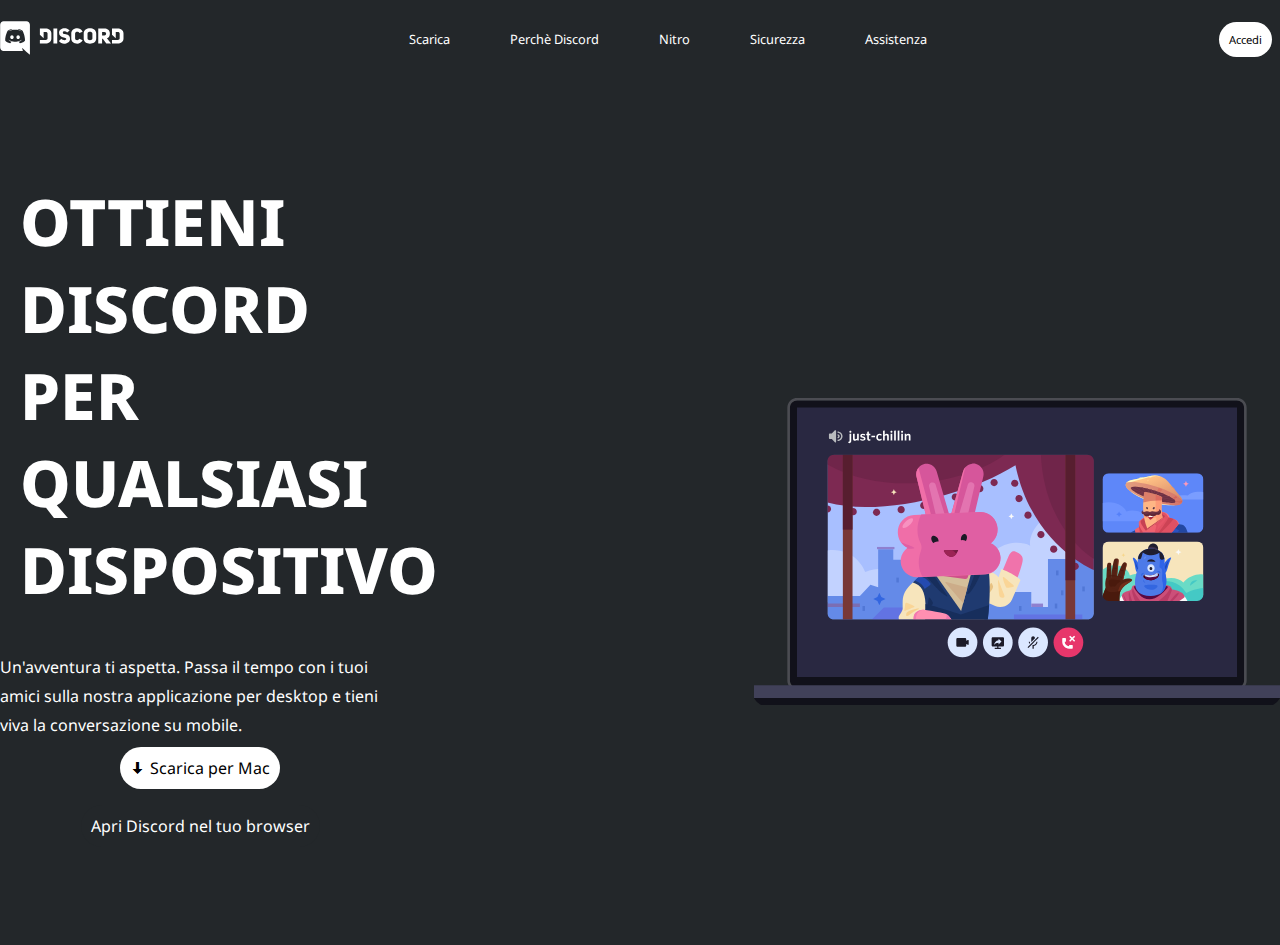
==== download.html @ e541e805 "init second page" ====
<!DOCTYPE html>
<html lang="en">
<head>
    <meta charset="UTF-8">
    <meta http-equiv="X-UA-Compatible" content="IE=edge">
    <meta name="viewport" content="width=device-width, initial-scale=1.0">
    <link rel="stylesheet" href="https://cdnjs.cloudflare.com/ajax/libs/font-awesome/6.2.1/css/all.min.css" integrity="sha512-MV7K8+y+gLIBoVD59lQIYicR65iaqukzvf/nwasF0nqhPay5w/9lJmVM2hMDcnK1OnMGCdVK+iQrJ7lzPJQd1w==" crossorigin="anonymous" referrerpolicy="no-referrer" />
    <link rel="preconnect" href="https://fonts.googleapis.com">
    <link rel="preconnect" href="https://fonts.gstatic.com" crossorigin>
    <link href="https://fonts.googleapis.com/css2?family=Noto+Sans:wght@300;400;500;600;700;800&display=swap" rel="stylesheet">
    <link rel="stylesheet" href="./css/style.css">
    <title>Discord Download</title>
</head>
<body id="download">
    <header>
        <div class="container w-text">
            <nav class="d-flex little-text">
                <a href="./index.html"><img src="./img/logo.svg" alt="Discord Logo"> </a>
                <ul class="d-flex">
                    <li><a class="w-text" href="./download.html">Scarica</a></li>
                    <li><a class="w-text" href="#">Perchè Discord</a></li>
                    <li><a class="w-text" href="#">Nitro</a></li>
                    <li><a class="w-text" href="#">Sicurezza</a></li>
                    <li><a class="w-text" href="#">Assistenza</a></li>
                </ul>
                <a class="button white b-text" href="#">Accedi</a>
            </nav>
            <section class="d-flex start">
                <div class="text wrapper">
                    <h1>Ottieni discord per qualsiasi dispositivo</h1>
                    <p>Un'avventura ti aspetta. Passa il tempo con i tuoi amici sulla nostra applicazione per desktop e tieni viva la conversazione su mobile.</p>
                    <div class="header-buttons d-flex">
                        <a class="button white b-text" href="#">&#129051; Scarica per Mac</a>
                        <a class="button black w-text" href="#">Apri Discord nel tuo browser</a>
                    </div>
                </div>
                <img src="./img/downlaod-img1.svg" alt="">
            </section>
        </div>
    </header>
</body>
</html>
---- css/style.css ----
*{
    padding: 0;
    margin: 0;
    box-sizing: border-box;
    font-family: 'Noto Sans', sans-serif;
}
:root{
    /* Color styles */
    --primary-color: #FFFFFF;
    --bg-section: #F6F6F6;
    --bg-footer: #23272A;
    --dark-text: #000000;
    --bg-header: #2A5EE8;
    --light-bg: #7289DA;
    }
    /* utilities */
.container{            
    max-width: 1400px;
    margin: 0 auto;
}
.w-text{
    color: var(--primary-color);
}
.v-text{
    color: var(--light-bg);
}
.button.white{
    background-color: var(--primary-color);
}
.button:hover{
    box-shadow: 0px 1px 4px black;
}
.button.white:hover{
    color: var(--light-bg);
}
.button.black:hover{
    background-color: #3f4345;
}
.b-text{
    color: var(--dark-text);
}
.d-flex{
    display: flex;
    flex-flow: row wrap;
    justify-content: center;
    align-items: center;
}
.text-c{
    text-align: center;
}
.button{
    padding: 10px;
    border-radius: 30px;
    margin: 8px;
    transition: box-shadow 0.2s ease-in-out;
    transition: background 0.3s ease-in-out;
}
.little-text{
    font-size: 0.7rem;
}
a{
    text-decoration: none;
}
li a:hover{
    text-decoration: underline;
}
.button.black{
    background-color: var(--bg-footer);

}
.button.blue{
    background-color: var(--light-bg);
}
.button.blue:hover{
    background-color: #7e8fcb;
}
/* header */
header{
    background-color: var(--bg-header);
    background-image: url("../img/jumbo.png");
    background-size: cover;
    background-position: center;
}
ul{
    list-style: none;
}
header li{
    margin: 30px;
}
nav.d-flex{
    justify-content: space-between;
}
header section{
    width: 50%;
    margin: 0 auto;
}
section{
    padding-top: 80px;
}
section h1{
    padding: 20px;
    font-size: 2.5rem;
}
.header-buttons{
    padding-bottom: 90px;
}
#download header{
    background-color: #23272A;
    background-image: none;
}
#download h1{
    text-transform: uppercase;
    font-size: 4rem;
    font-weight: 800;
}
#download .d-flex.start{
    justify-content: space-between;
    flex-flow: row;
}
#download header section div.text.wrapper{
    max-width: 400px;
}
#download header section{
    width: 100%;
}
/* main */
.g-bg.bot-padded{
    padding-bottom: 100px;
}
.wave{
    height: 100px;
    background-image: url(../img/wave.svg);
    filter:opacity(0.04)
}
.right.wave.big{
    margin-top: 100px;
}
.right.wave.little{
    margin-top: 40px;
}
.flipped.wave{
    transform: scaleY(-1);
}
h2{
    font-size: 2.5rem;
}
div.section-footer h3{
    font-size: 1.4rem;
}
section p{
    padding-top:20px;
    line-height: 1.8;
}
article{
    max-width: 25%;
}
article.maxed{
    max-width: 70%;
    text-align: center;
}
.g-bg{
    background-color: var(--bg-section);
}
.flexed-article{
    display: flex;
    justify-content: center;
    align-items: center;
    flex-flow: column;
}
div.section-footer button{
    margin: 30px;
    border: 0px;
    width: fit-content;
    text-align: center;
}
.section-footer{
    padding-top: 35px;
    display: flex;
    flex-flow: column;
    align-items: center;
    padding-bottom: 4rem;
}
.h3-container{
    max-width: 470px;
    position: absolute;
}
.section-footer img{
    position: relative;
    top: 0px;
    max-width: 470px;
}
div.section-footer h3{
    padding-top: 20px;
}
/* footer */
footer{
    background-color: var(--bg-footer);
}
ul.d-flex>li{
    max-width: calc(100% / 5);
    color: var(--primary-color);
    font-size: 0.8rem;
}
footer ul.d-flex{
    align-items: flex-start;
    justify-content: space-between;
}
li>h3{
    font-size: 1.7rem;
}
footer li{
    padding-top: 10px;
    
}
div.bottom-footer{
    padding-top: 10px;
    padding-bottom: 40px;
    justify-content: space-between;
}
footer hr{
    border-color: var(--light-bg);
    margin-top: 30px;
}
select{
    background-color: var(--bg-footer);
    color: var(--primary-color);
    border:0px;
}
footer li img{
    width:20px
}
footer div.container{
    padding-top: 50px;
}
i{
    padding: 10px;
}
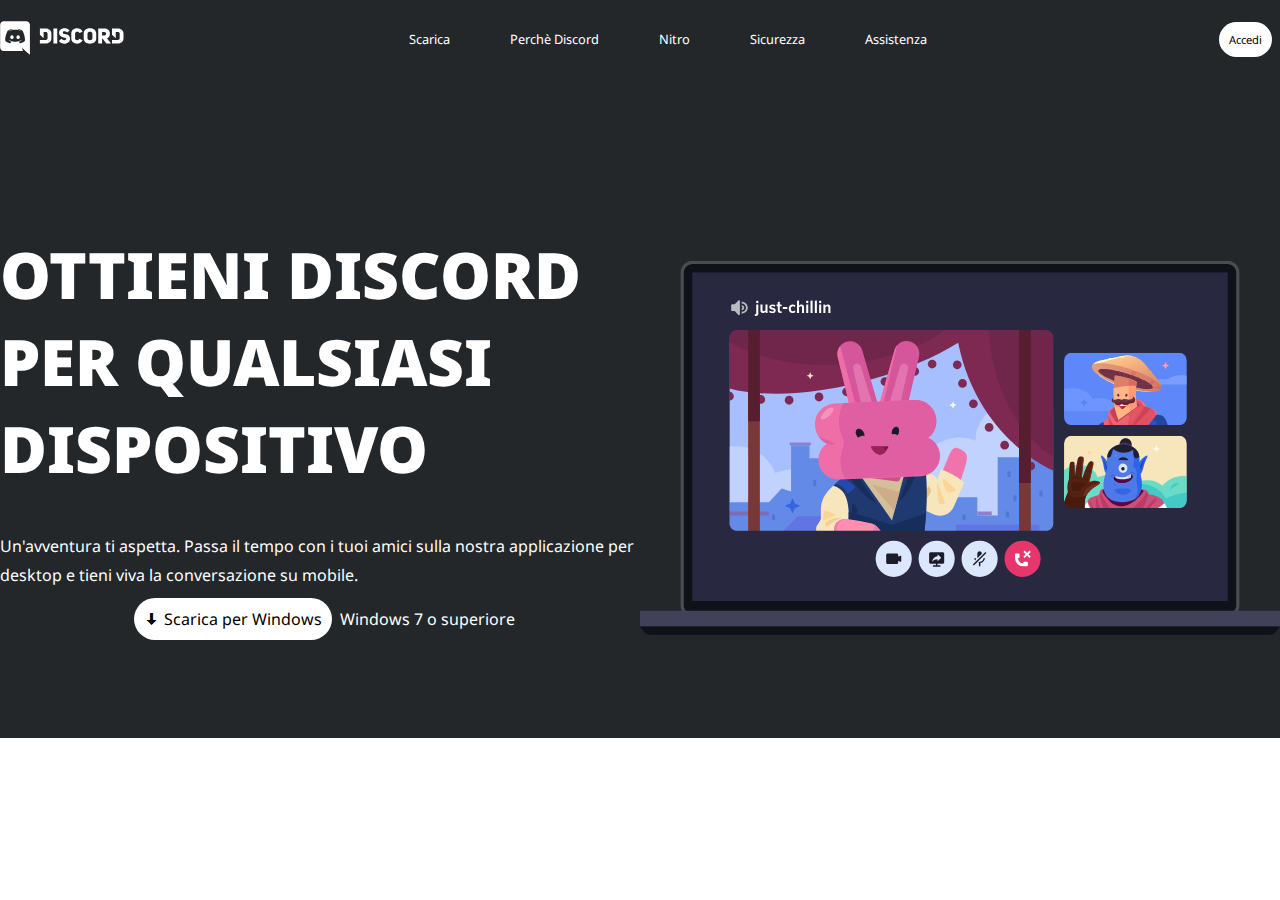
==== commit 69e0146f: "init header in download.index" ====
--- a/download.html
+++ b/download.html
@@ -7,7 +7,7 @@
     <link rel="stylesheet" href="https://cdnjs.cloudflare.com/ajax/libs/font-awesome/6.2.1/css/all.min.css" integrity="sha512-MV7K8+y+gLIBoVD59lQIYicR65iaqukzvf/nwasF0nqhPay5w/9lJmVM2hMDcnK1OnMGCdVK+iQrJ7lzPJQd1w==" crossorigin="anonymous" referrerpolicy="no-referrer" />
     <link rel="preconnect" href="https://fonts.googleapis.com">
     <link rel="preconnect" href="https://fonts.gstatic.com" crossorigin>
-    <link href="https://fonts.googleapis.com/css2?family=Noto+Sans:wght@300;400;500;600;700;800&display=swap" rel="stylesheet">
+    <link href="https://fonts.googleapis.com/css2?family=Noto+Sans:ital,wght@0,300;0,400;0,500;0,600;0,700;0,800;1,900&display=swap" rel="stylesheet">
     <link rel="stylesheet" href="./css/style.css">
     <title>Discord Download</title>
 </head>
@@ -30,8 +30,8 @@
                     <h1>Ottieni discord per qualsiasi dispositivo</h1>
                     <p>Un'avventura ti aspetta. Passa il tempo con i tuoi amici sulla nostra applicazione per desktop e tieni viva la conversazione su mobile.</p>
                     <div class="header-buttons d-flex">
-                        <a class="button white b-text" href="#">&#129051; Scarica per Mac</a>
-                        <a class="button black w-text" href="#">Apri Discord nel tuo browser</a>
+                        <a class="button white b-text" href="#">&#129051; Scarica per Windows</a>
+                        <span>Windows 7 o superiore</span>
                     </div>
                 </div>
                 <img src="./img/downlaod-img1.svg" alt="">
--- a/css/style.css
+++ b/css/style.css
@@ -111,17 +111,22 @@
 #download h1{
     text-transform: uppercase;
     font-size: 4rem;
-    font-weight: 800;
+    font-weight: 900;
+    padding-top: 73px;
+    padding-left: 0px;
 }
 #download .d-flex.start{
     justify-content: space-between;
     flex-flow: row;
 }
 #download header section div.text.wrapper{
-    max-width: 400px;
+    max-width: 50%;
 }
 #download header section{
     width: 100%;
+}
+#download header section img{
+    width: 50%;
 }
 /* main */
 .g-bg.bot-padded{
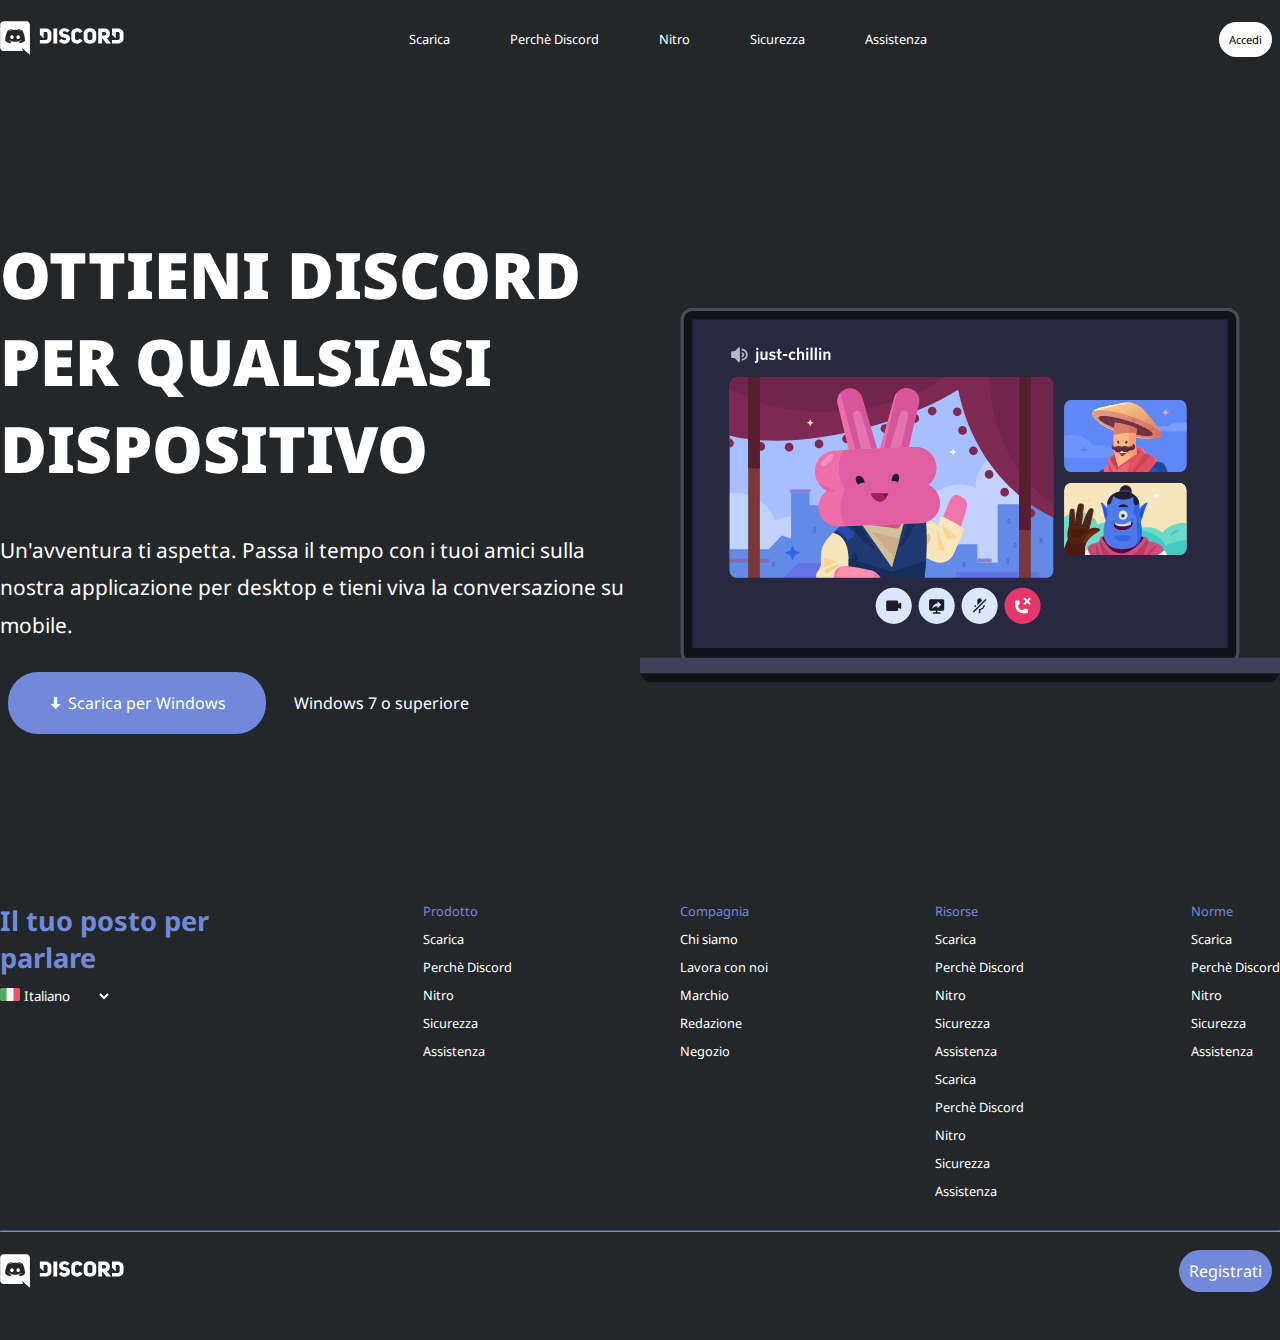
==== commit 1a7f0c61: "footer and main setupped in download.html" ====
--- a/download.html
+++ b/download.html
@@ -30,7 +30,7 @@
                     <h1>Ottieni discord per qualsiasi dispositivo</h1>
                     <p>Un'avventura ti aspetta. Passa il tempo con i tuoi amici sulla nostra applicazione per desktop e tieni viva la conversazione su mobile.</p>
                     <div class="header-buttons d-flex">
-                        <a class="button white b-text" href="#">&#129051; Scarica per Windows</a>
+                        <a class="button blue w-text" href="#">&#129051; Scarica per Windows</a>
                         <span>Windows 7 o superiore</span>
                     </div>
                 </div>
@@ -38,5 +38,84 @@
             </section>
         </div>
     </header>
+    <main>
+        <div class="main container">
+
+        </div>
+    </main>
+    <footer>
+        <div class="container">
+            <ul class="d-flex">
+                <li>
+                    <ul>
+                        <li><h3 class="v-text">Il tuo posto per parlare</h3></li>
+                        <li>
+                            <img src="./img/ita.png" alt=""><select name="" id="lenguage">
+                                <option value="italian"> Italiano</option>
+                                <option value="napo">Napoletano</option>
+                            </select>
+                            <p class="icons">
+                                <i class="fa-brands fa-twitter"></i>
+                                <i class="fa-brands fa-instagram"></i>
+                                <i class="fa-brands fa-square-facebook"></i>
+                                <i class="fa-brands fa-youtube"></i>
+                            </p>
+                        </li>
+                    </ul>
+                </li>
+                <li>
+                    <ul>
+                        <li><a class="v-text" href="#"> Prodotto</a></li>
+                        <li><a class="w-text" href="#"> Scarica</a></li>
+                        <li><a class="w-text" href="#"> Perchè Discord</a></li>
+                        <li><a class="w-text" href="#"> Nitro</a></li>
+                        <li><a class="w-text" href="#"> Sicurezza</a></li>
+                        <li><a class="w-text" href="#"> Assistenza</a></li>
+                    </ul>
+                </li>
+                <li>
+                    <ul>
+                        <li><a class="v-text" href="#"> Compagnia</a></li>
+                        <li><a class="w-text" href="#"> Chi siamo</a></li>
+                        <li><a class="w-text" href="#"> Lavora con noi</a></li>
+                        <li><a class="w-text" href="#"> Marchio</a></li>
+                        <li><a class="w-text" href="#"> Redazione</a></li>
+                        <li><a class="w-text" href="#"> Negozio</a></li>
+                    </ul>
+                </li>
+                <li>
+                    <ul>
+                        <li><a class="v-text" href="#"> Risorse</a></li>
+                        <li><a class="w-text" href="#"> Scarica</a></li>
+                        <li><a class="w-text" href="#"> Perchè Discord</a></li>
+                        <li><a class="w-text" href="#"> Nitro</a></li>
+                        <li><a class="w-text" href="#"> Sicurezza</a></li>
+                        <li><a class="w-text" href="#"> Assistenza</a></li>
+                        <li><a class="w-text" href="#"> Scarica</a></li>
+                        <li><a class="w-text" href="#"> Perchè Discord</a></li>
+                        <li><a class="w-text" href="#"> Nitro</a></li>
+                        <li><a class="w-text" href="#"> Sicurezza</a></li>
+                        <li><a class="w-text" href="#"> Assistenza</a></li>
+                    </ul>
+                </li>
+                <li>
+                    <ul>
+                        <li><a class="v-text" href="#"> Norme</a></li>
+                        <li><a class="w-text" href="#"> Scarica</a></li>
+                        <li><a class="w-text" href="#"> Perchè Discord</a></li>
+                        <li><a class="w-text" href="#"> Nitro</a></li>
+                        <li><a class="w-text" href="#"> Sicurezza</a></li>
+                        <li><a class="w-text" href="#"> Assistenza</a></li>
+                    </ul>
+                </li>
+            </ul>
+            <hr>
+            <div class="bottom-footer d-flex">
+                <img src="./img/logo.svg" alt="">
+                <a class="button blue w-text" href="">Registrati</a>
+
+            </div>
+        </div>
+    </footer>
 </body>
 </html>--- a/css/style.css
+++ b/css/style.css
@@ -115,6 +115,9 @@
     padding-top: 73px;
     padding-left: 0px;
 }
+#download div.text.wrapper p{
+    font-size: 1.3rem;
+}
 #download .d-flex.start{
     justify-content: space-between;
     flex-flow: row;
@@ -127,6 +130,16 @@
 }
 #download header section img{
     width: 50%;
+}
+#download .header-buttons{
+    padding-top: 20px;
+    justify-content: flex-start;
+}
+#download header .header-buttons .button{
+    padding: 20px 40px;
+}
+#download header .header-buttons span{
+    padding-left: 20px;
 }
 /* main */
 .g-bg.bot-padded{
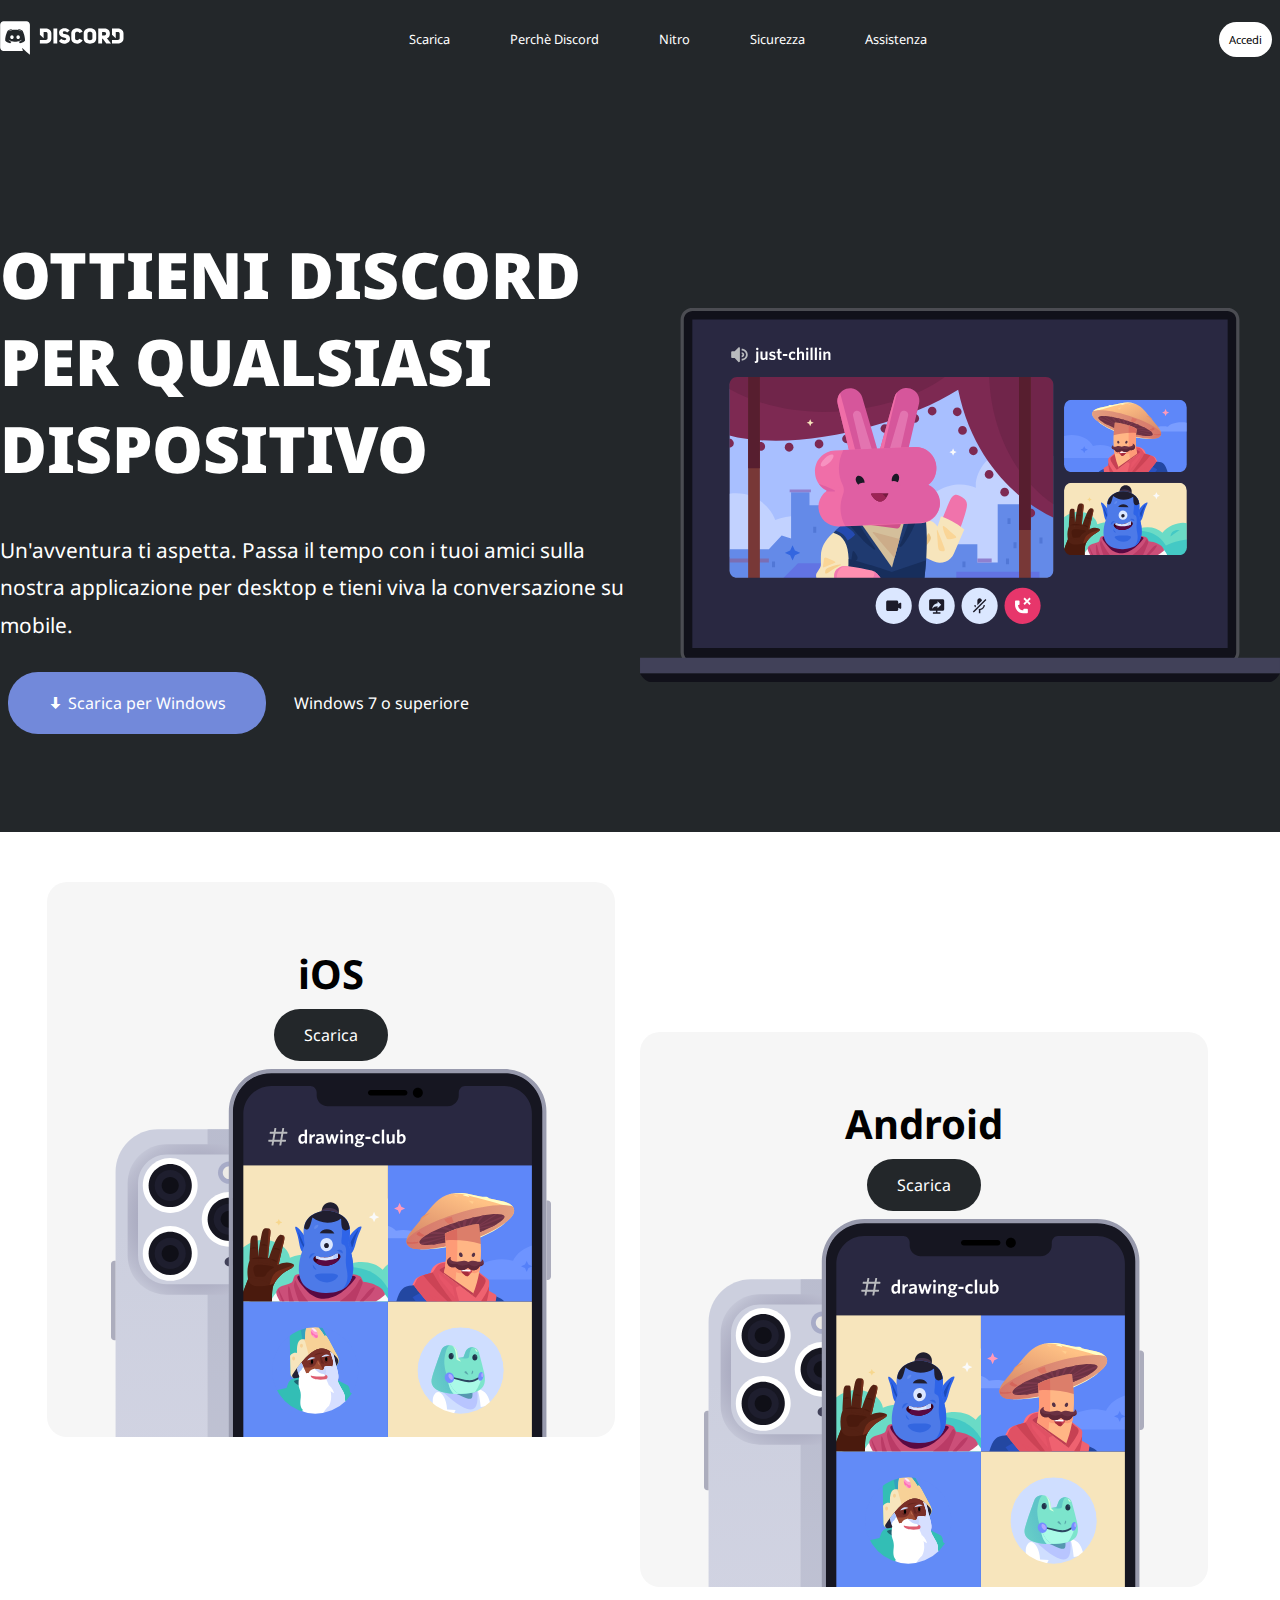
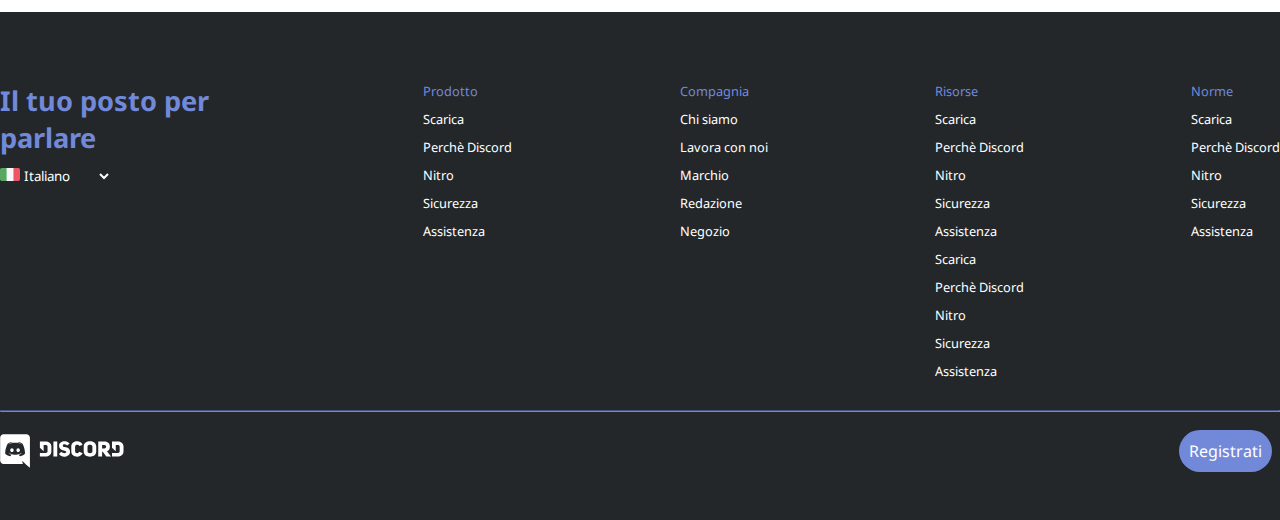
==== commit 6b1fc6e8: "started main with first 2 articles indownload.html" ====
--- a/download.html
+++ b/download.html
@@ -39,8 +39,18 @@
         </div>
     </header>
     <main>
-        <div class="main container">
-
+        <div class="main container flex-d just-cent">
+            <article class="device box flex-d colum just-start ali-cent">
+                <h2>iOS</h2>
+                <a class="button black w-text" href="#">Scarica</a>
+                <img src="./img/downlaod-img2.svg" alt="">
+            </article>
+            <article id="android" class="device box flex-d colum just-start ali-cent">
+                <h2>Android</h2>
+                <a class="button black w-text" href="#">Scarica</a>
+                <img src="./img/downlaod-img2.svg" alt="">
+            </article>
+            
         </div>
     </main>
     <footer>
--- a/css/style.css
+++ b/css/style.css
@@ -74,6 +74,24 @@
 .button.blue:hover{
     background-color: #7e8fcb;
 }
+#download .flex-d{
+    display: flex;
+}
+#download .colum{
+    flex-flow: column;
+}
+#download .just-cent{
+    justify-content: center;
+}
+#download .just-start{
+    justify-content: flex-start;
+}
+#download .ali-cent{
+    align-items: center;
+}
+#download .f-row-w{
+    flex-flow: row wrap;
+}
 /* header */
 header{
     background-color: var(--bg-header);
@@ -210,6 +228,21 @@
 div.section-footer h3{
     padding-top: 20px;
 }
+#download article.device.box{
+    max-width: 45%;
+    height: 555px;
+    background-color: var(--bg-section);
+    overflow: hidden;
+    padding: 4rem;
+    margin: 50px 25px 25px 0px;
+    border-radius: 20px;
+}
+#download main a{
+    padding:15px 30px;
+}
+#download #android{
+    margin-top: 200px;
+}
 /* footer */
 footer{
     background-color: var(--bg-footer);
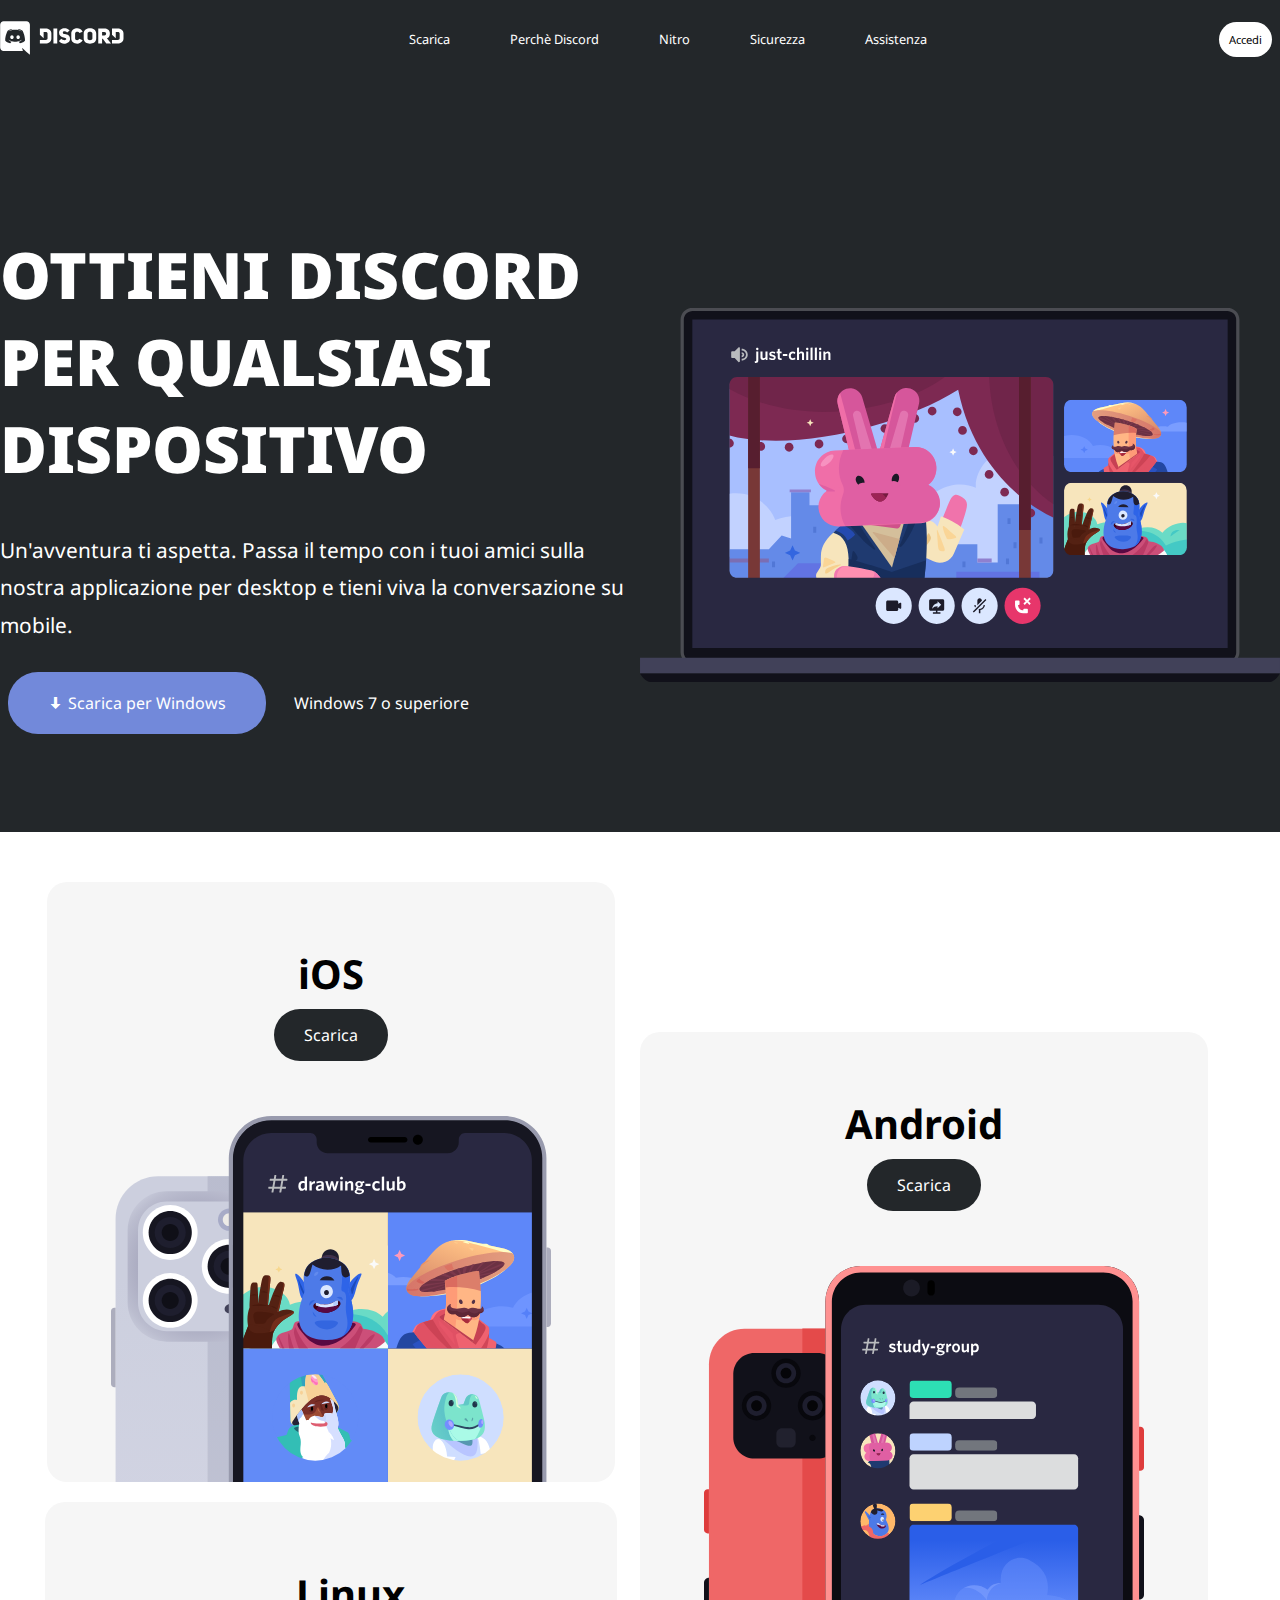
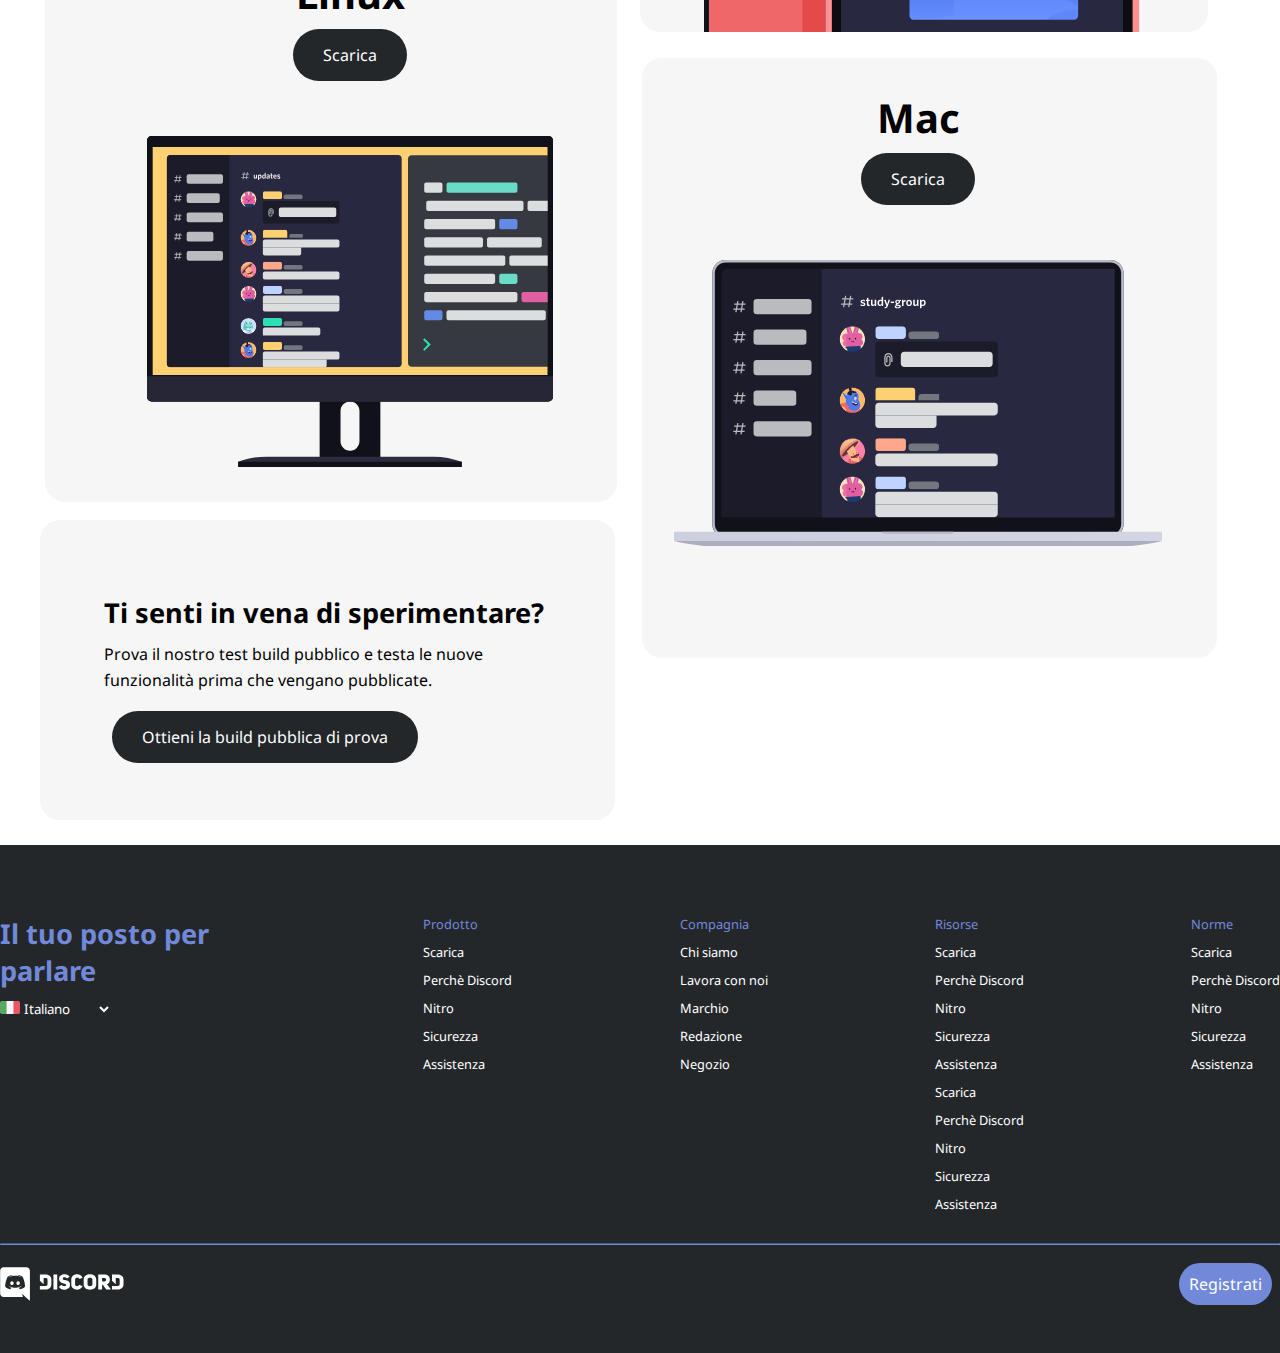
==== commit 0dbe7f17: "almost finished bonus page in download.html" ====
--- a/download.html
+++ b/download.html
@@ -39,7 +39,7 @@
         </div>
     </header>
     <main>
-        <div class="main container flex-d just-cent">
+        <div class="main container flex-d just-cent f-row-w">
             <article class="device box flex-d colum just-start ali-cent">
                 <h2>iOS</h2>
                 <a class="button black w-text" href="#">Scarica</a>
@@ -48,9 +48,23 @@
             <article id="android" class="device box flex-d colum just-start ali-cent">
                 <h2>Android</h2>
                 <a class="button black w-text" href="#">Scarica</a>
-                <img src="./img/downlaod-img2.svg" alt="">
+                <img src="./img/downlaod-img3.svg" alt="">
             </article>
-            
+            <article id="linux" class="device box flex-d colum just-start ali-cent">
+                <h2>Linux</h2>
+                <a class="button black w-text" href="#">Scarica</a>
+                <img src="./img/downlaod-img4.svg" alt="">
+            </article>
+            <article id="mac" class="device box flex-d colum just-start ali-cent">
+                <h2>Mac</h2>
+                <a class="button black w-text" href="#">Scarica</a>
+                <img src="./img/downlaod-img5.svg" alt="">
+            </article>
+            <article id="beta" class="device box flex-d colum just-start">
+                <h3>Ti senti in vena di sperimentare?</h3>
+                <p>Prova il nostro test build pubblico e testa le nuove funzionalità prima che vengano pubblicate.</p>
+                <a id="beta-button" class="button black w-text" href="#">Ottieni la build pubblica di prova</a>
+            </article>
         </div>
     </main>
     <footer>
--- a/css/style.css
+++ b/css/style.css
@@ -230,7 +230,7 @@
 }
 #download article.device.box{
     max-width: 45%;
-    height: 555px;
+    height: 600px;
     background-color: var(--bg-section);
     overflow: hidden;
     padding: 4rem;
@@ -239,9 +239,38 @@
 }
 #download main a{
     padding:15px 30px;
+    margin-bottom: 55px;
 }
 #download #android{
     margin-top: 200px;
+}
+#download #linux{
+    margin-top: -155px;
+    padding-left: 102px;
+    margin-left: 25px;
+}
+#download #mac{
+    padding: 2rem;
+    padding-right: 55px;
+    margin-top: 1px;
+    margin-right: 43px;
+}
+#download #beta{
+    height: 300px;
+    margin-right: 625px;
+    margin-top: -163px;
+    width: 575px;
+}
+#download #beta h3{
+    font-size: 1.7rem;
+    padding: 10px 0px;
+}
+#download #beta p{
+    line-height: 1.625;
+    padding-bottom: 10px;
+}
+#download #beta-button{
+    width: fit-content;
 }
 /* footer */
 footer{
